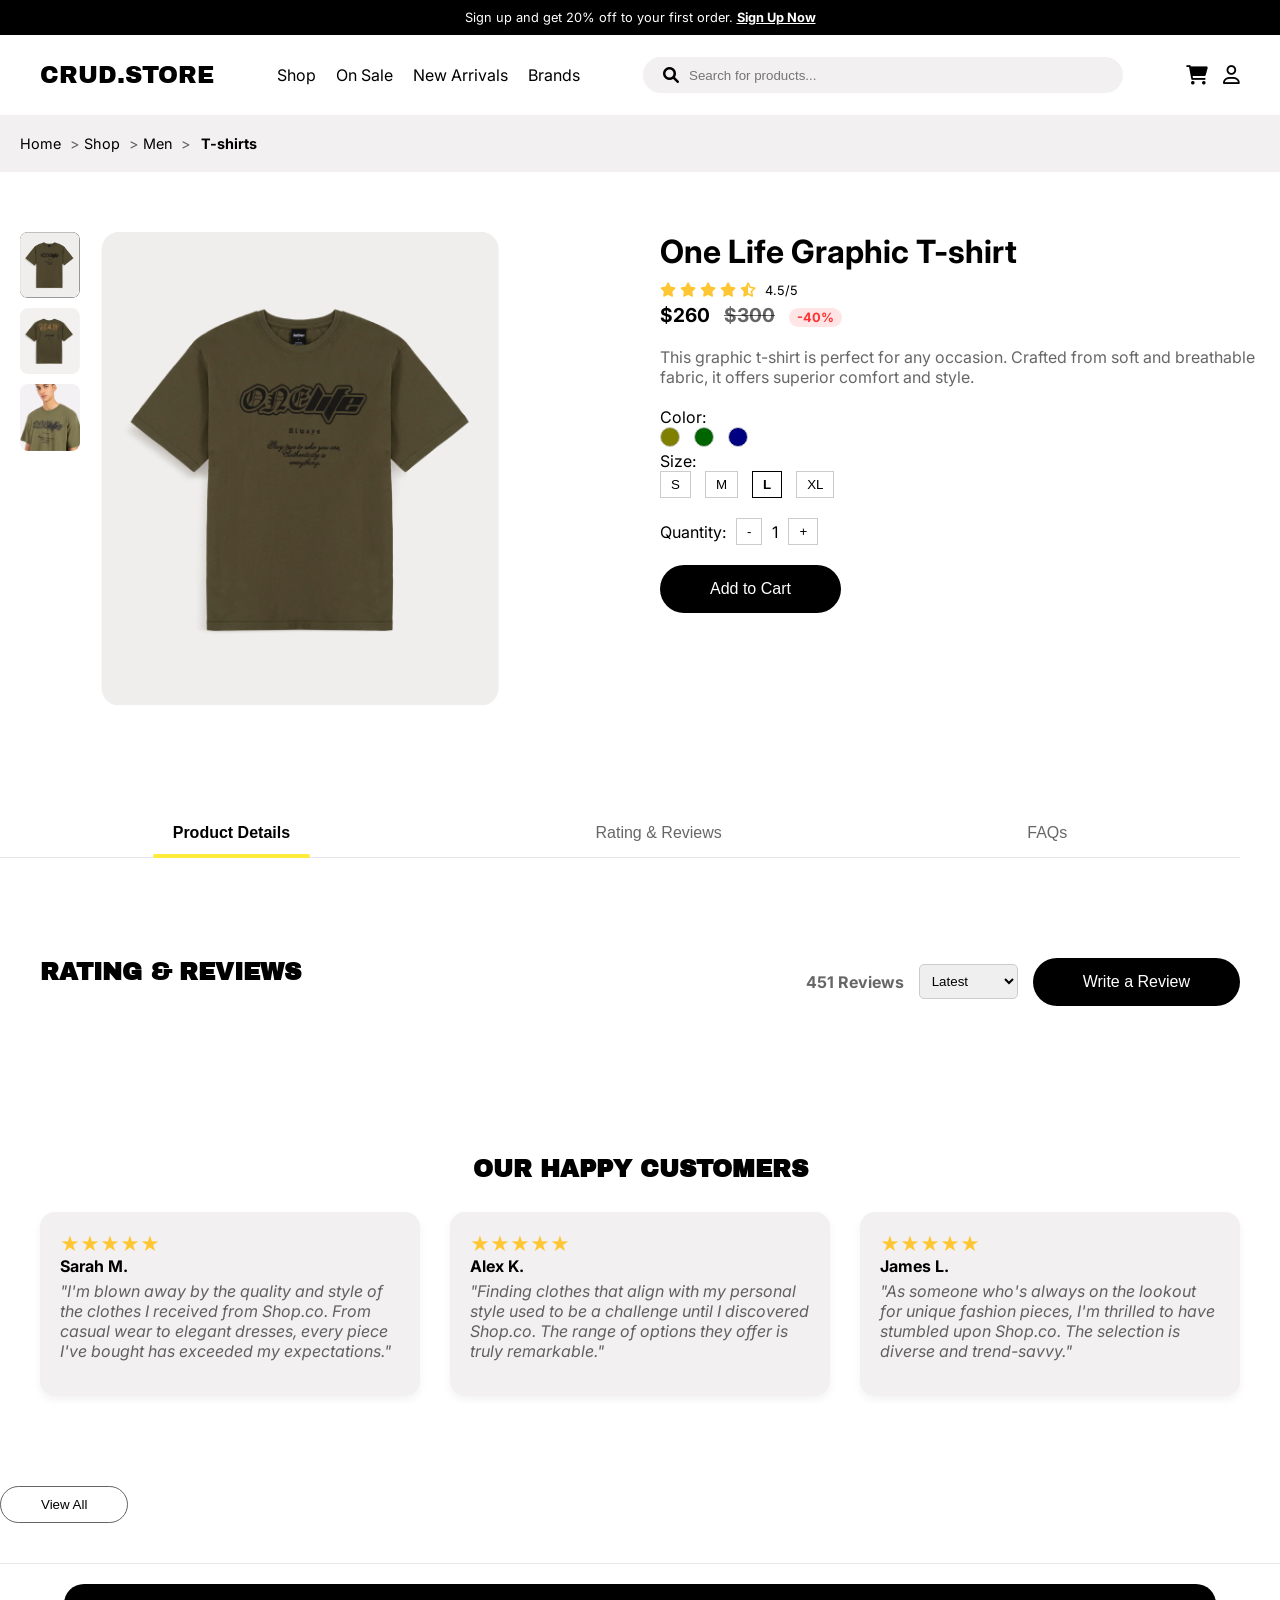
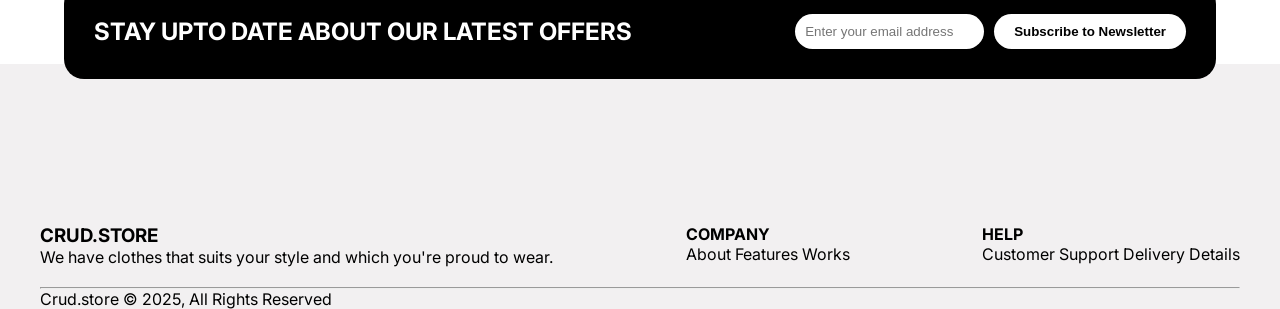
==== producdetail.html @ d809439d "Add files via upload" ====
<!DOCTYPE html>
<html lang="es">
<head>
    <meta charset="UTF-8">
    <meta name="viewport" content="width=device-width, initial-scale=1.0">
    <title>CRUD.STORE - Homepage</title>
    <link rel="stylesheet" href="style.css">
    <link rel="preconnect" href="https://fonts.googleapis.com">
    <link rel="preconnect" href="https://fonts.gstatic.com" crossorigin>
    <link href="https://fonts.googleapis.com/css2?family=Archivo+Black&family=Inter:wght@400;600&display=swap" rel="stylesheet">
    <link rel="stylesheet" href="https://cdnjs.cloudflare.com/ajax/libs/font-awesome/6.0.0/css/all.min.css">
</head>
<body>

    <div class="top-bar">
        <p>Sign up and get 20% off to your first order. <a href="#">Sign Up Now</a></p>
    </div>

    <nav class="navbar container">
        <div class="logo">CRUD.STORE</div>
        <ul class="nav-links">
            <li><a href="index.html">Shop</a></li>
            <li><a href="#">On Sale</a></li>
            <li><a href="#">New Arrivals</a></li>
            <li><a href="#">Brands</a></li>
        </ul>
        <div class="search-bar">
            <i class="fa-solid fa-magnifying-glass"></i>
            <input type="text" placeholder="Search for products...">
        </div>
        <div class="nav-icons">
            <i class="fa-solid fa-cart-shopping"></i>
            <i class="fa-regular fa-user"></i>
        </div>
    </nav>
    <nav class="breadcrumb">
        <a href="#">Home</a> &gt;
        <a href="#">Shop</a> &gt;
        <a href="#">Men</a> &gt;
        <span class="current">T-shirts</span>
    </nav>
    <section class="product-detail container">
  <div class="product-gallery">
    <div class="thumbnails">
      <img src="camisaverde1.png" alt="Vista 1">
      <img src="camisaverde2.png" alt="Vista 2">
      <img src="camisaverde3.png" alt="Vista 3">
    </div>
    <div class="main-image">
      <img src="camisaverde4.png" alt="One Life Graphic T-shirt">
    </div>
  </div>

  <div class="product-info">
    <h1>One Life Graphic T-shirt</h1>
    <div class="rating">
      <i class="fa-solid fa-star"></i>
      <i class="fa-solid fa-star"></i>
      <i class="fa-solid fa-star"></i>
      <i class="fa-solid fa-star"></i>
      <i class="fa-solid fa-star-half-stroke"></i>
      <span>4.5/5</span>
    </div>
    <p class="price">$260 <span class="discount">$300</span> <span class="badge">-40%</span></p>
    <p class="description">This graphic t-shirt is perfect for any occasion. Crafted from soft and breathable fabric, it offers superior comfort and style.</p>

    <div class="options">
      <div class="colors">
        <p>Color:</p>
        <span class="color-swatch olive"></span>
        <span class="color-swatch darkgreen"></span>
        <span class="color-swatch navy"></span>
      </div>

      <div class="sizes">
        <p>Size:</p>
        <button>S</button>
        <button>M</button>
        <button class="active">L</button>
        <button>XL</button>
      </div>

      <div class="quantity">
        <p>Quantity:</p>
        <button>-</button>
        <span>1</span>
        <button>+</button>
      </div>
    </div>

    <button class="btn-primary">Add to Cart</button>
    
  </div>
</section>
<div class="tab-navigation container">
  <button class="tab active">Product Details</button>
  <button class="tab">Rating & Reviews</button>
  <button class="tab">FAQs</button>
</div>

<section class="reviews-section container">
  <div class="reviews-header">
    <h2 class="section-title">Rating & Reviews</h2>
    <div class="reviews-controls">
      <span class="review-count">451 Reviews</span>
      <select class="sort-dropdown">
        <option>Latest</option>
        <option>Top Rated</option>
        <option>Oldest</option>
      </select>
      <button class="btn-primary">Write a Review</button>
    </div>
  </div>

</section>



    <section class="testimonials container">
    <h2 class="section-title">OUR HAPPY CUSTOMERS</h2>
    <div class="testimonial-grid">
        <div class="testimonial-card">
            <div class="testimonial-rating">★★★★★</div>
            <div class="testimonial-author">Sarah M.</div>
            <p class="testimonial-text">"I'm blown away by the quality and style of the clothes I received from Shop.co. From casual wear to elegant dresses, every piece I've bought has exceeded my expectations."</p>
            
        </div>
        <div class="testimonial-card">
            <div class="testimonial-rating">★★★★★</div>
            <div class="testimonial-author">Alex K.</div>
            <p class="testimonial-text">"Finding clothes that align with my personal style used to be a challenge until I discovered Shop.co. The range of options they offer is truly remarkable."</p>
            
            
        </div>
        <div class="testimonial-card">
            <div class="testimonial-rating">★★★★★</div>
            <div class="testimonial-author">James L.</div>
            <p class="testimonial-text">"As someone who's always on the lookout for unique fashion pieces, I'm thrilled to have stumbled upon Shop.co. The selection is diverse and trend-savvy."</p>
        </div>
    </div>
</section>
            <div class="center-btn">
                <button class="btn-outline">View All</button>
            </div>
            <div class="view-all-container">
            </div>

                <hr class="divider">

    <footer class="footer">
        <div class="container">
            <div class="newsletter">
                <h2>STAY UPTO DATE ABOUT OUR LATEST OFFERS</h2>
                <div class="newsletter-form">
                    <input type="email" placeholder="Enter your email address">
                    <button>Subscribe to Newsletter</button>
                </div>
            </div>
            
            <div class="footer-links">
                <div class="footer-brand">
                    <h3>CRUD.STORE</h3>
                    <p>We have clothes that suits your style and which you're proud to wear.</p>
                </div>
                <div class="link-column">
                    <h4>COMPANY</h4>
                    <a href="#">About</a>
                    <a href="#">Features</a>
                    <a href="#">Works</a>
                </div>
                <div class="link-column">
                    <h4>HELP</h4>
                    <a href="#">Customer Support</a>
                    <a href="#">Delivery Details</a>
                </div>
            </div>
            <hr>
            <p class="copyright">Crud.store © 2025, All Rights Reserved</p>
        </div>
    </footer>
</body>
</html>
---- style.css ----
/* --- Variables y Reset --- */
:root {
    --primary-black: #000000;
    --primary-white: #ffffff;
    --bg-light: #F2F0F1; /* Color de fondo gris suave del diseño */
    --gray-text: #00000099; /* Negro con opacidad */
    --font-heading: 'Archivo Black', sans-serif; /* Para títulos gruesos */
    --font-body: 'Inter', sans-serif;
}

* {
    margin: 0;
    padding: 0;
    box-sizing: border-box;
}

body {
    font-family: var(--font-body);
    color: var(--primary-black);
}

a { text-decoration: none; color: inherit; }
ul { list-style: none; }

/* Utility Classes */
.container {
    max-width: 1240px;
    margin: 0 auto;
    padding: 0 20px;
}

/* --- Top Bar & Navbar --- */
.top-bar {
    background-color: var(--primary-black);
    color: var(--primary-white);
    text-align: center;
    padding: 10px;
    font-size: 0.8rem;
}
.top-bar a { text-decoration: underline; font-weight: bold; }

.navbar {
    display: flex;
    align-items: center;
    justify-content: space-between;
    height: 80px;
}

.logo {
    font-family: var(--font-heading);
    font-size: 1.5rem;
}

.nav-links {
    display: flex;
    gap: 20px;
}

/* Search Bar estilo Figma */
.search-bar {
    background-color: var(--bg-light);
    padding: 10px 20px;
    border-radius: 20px;
    width: 40%;
    display: flex;
    align-items: center;
    gap: 10px;
}
.search-bar input {
    border: none;
    background: transparent;
    outline: none;
    width: 100%;
}

.nav-icons { display: flex; gap: 15px; font-size: 1.2rem; }

/* --- Hero Section --- */
.hero {
    background-color: var(--bg-light);
    display: flex;
    align-items: center;
    padding-top: 40px;
    /* Responsive: En móvil será columna, en desktop fila */
    flex-wrap: wrap; 
}

.hero-content {
    flex: 1;
    padding-bottom: 40px;
}

.hero h1 {
    font-family: var(--font-heading);
    font-size: 3.5rem;
    line-height: 1;
    margin-bottom: 20px;
}

.hero p {
    color: var(--gray-text);
    margin-bottom: 30px;
    max-width: 500px;
}

.btn-primary {
    background-color: var(--primary-black);
    color: var(--primary-white);
    padding: 15px 50px;
    border-radius: 30px;
    border: none;
    cursor: pointer;
    font-size: 1rem;
}

.stats {
    display: flex;
    gap: 30px;
    margin-top: 40px;
}
.stats h3 { font-size: 1.5rem; }
.stats p { font-size: 0.8rem; color: var(--gray-text); }

.hero-image {
    flex: 1;
    display: flex;
    justify-content: center;
}
.hero-image img { max-width: 100%; height: auto; }

/* --- Brands Banner --- */
.brands-banner {
    background-color: var(--primary-black);
    padding: 30px 0;
}
.brands-grid {
    display: flex;
    justify-content: space-between;
    color: white;
    font-size: 1.5rem;
    font-family: var(--font-heading);
    flex-wrap: wrap;
    gap: 20px;
}

/* --- Products Section --- */
.products-section {
    padding: 60px 20px;
    text-align: center;
}

.section-title {
    font-family: var(--font-heading);
    font-size: 2.5rem;
    margin-bottom: 40px;
}

.product-grid {
    display: grid;
    /* Grid automático: Mínimo 250px, si cabe más, se expande */
    grid-template-columns: repeat(auto-fit, minmax(250px, 1fr));
    gap: 20px;
    text-align: left;
}

.product-card {
    cursor: pointer;
}

.card-image {
    background-color: var(--bg-light);
    border-radius: 20px;
    overflow: hidden;
    margin-bottom: 15px;
}
.card-image img { width: 100%; display: block; }

.card-info h3 { font-size: 1.1rem; margin-bottom: 5px; }

.rating { color: #FFC633; margin-bottom: 5px; font-size: 0.9rem;}
.rating span { color: var(--primary-black); margin-left: 5px; font-size: 0.8rem;}

.price {
    font-size: 1.2rem;
    font-weight: bold;
}
.discount {
    text-decoration: line-through;
    color: var(--gray-text);
    margin: 0 10px;
}
.badge {
    color: #FF3333;
    background: #ff333320;
    padding: 2px 8px;
    border-radius: 10px;
    font-size: 0.8rem;
}

.center-btn { margin-top: 30px; }
.btn-outline {
    background: transparent;
    border: 1px solid var(--gray-text);
    padding: 10px 40px;
    border-radius: 20px;
    cursor: pointer;
}

/* --- Footer (Simplificado) --- */
.footer {
    background-color: var(--bg-light);
    padding-top: 100px; /* Espacio para la caja negra flotante */
    margin-top: 100px;
    position: relative;
}

.newsletter {
    background-color: var(--primary-black);
    color: white;
    border-radius: 20px;
    padding: 30px;
    display: flex;
    justify-content: space-between;
    align-items: center;
    /* Posicionamiento para que flote sobre el footer */
    position: absolute;
    top: -80px; 
    left: 50%;
    transform: translateX(-50%);
    width: 90%;
    max-width: 1240px;
}

.newsletter-form {
    display: flex;
    gap: 10px;
}
.newsletter-form input {
    padding: 10px;
    border-radius: 20px;
    border: none;
}
.newsletter-form button {
    padding: 10px 20px;
    border-radius: 20px;
    border: none;
    cursor: pointer;
    background: white;
    font-weight: bold;
}

.footer-links {
    padding: 60px 0 20px;
    display: flex;
    justify-content: space-between;
    flex-wrap: wrap;
}

/* --- MOBILE RESPONSIVE --- */
/* --- MOBILE RESPONSIVE (Mayoría de ajustes) --- */
@media (max-width: 768px) {
    .container {
        padding: 0 15px; /* Reducir padding general del contenedor */
    }

    /* Navbar */
    .nav-links, .search-bar { 
        display: none; /* Ocultamos menu desktop */ 
    }
    .navbar {
        height: 60px;
    }
    .logo {
        font-size: 1.2rem;
    }
    .nav-icons { 
        gap: 10px; 
        font-size: 1rem; 
    }
    
    /* Hero Section */
    .hero { 
        flex-direction: column; 
        text-align: center; 
        padding-top: 20px;
    }
    .hero-content { 
        padding-right: 0; 
        padding: 0 15px 20px;
    }
    .hero h1 { 
        font-size: 2.5rem; /* El original de 2.5rem está bien */
        margin-bottom: 15px;
    }
    .stats { 
        justify-content: space-around; 
        margin-top: 30px;
        gap: 15px;
    }
    .hero-image img {
        max-height: 350px;
        object-fit: contain;
    }

    /* Brands Banner */
    .brands-grid {
        font-size: 1.2rem; 
        justify-content: center;
        gap: 15px 20px;
    }

    /* Newsletter (Flotante) */
    .footer {
        padding-top: 150px; 
    }
    .newsletter { 
        flex-direction: column; 
        text-align: center; 
        gap: 20px; 
        width: 95%; /* Ocupar casi todo el ancho */
        padding: 25px 15px;
        top: -100px; /* Ajustar posición superior */
    }
    .newsletter-form { 
        flex-direction: column; 
        width: 100%; 
    }

    /* Footer Links */
    .footer-links {
        flex-direction: column; 
        gap: 30px;
        padding: 40px 15px 20px;
    }
    .footer-brand, .link-column {
        text-align: center;
    }
}


/* --- MOBILE RESPONSIVE (Ajustes Adicionales para Pantallas Muy Pequeñas) --- */
@media (max-width: 600px) {
    /* Productos y Testimonios a una sola columna */
    .product-grid {
        grid-template-columns: 1fr;
    }
    .testimonial-grid {
        grid-template-columns: 1fr;
    }
    
    /* Browse by Style */
    .style-grid {
        grid-template-columns: 1fr; /* Apilar estilos verticalmente */
    }
    .style-card {
        height: 180px;
    }
}
.divider {
  border: none;             
  height: 1px;              
  background-color: #E5E7EB; 
  margin: 40px 0;           
  width: 100%;             
}
.browse-by-style {
    /* Fondo gris claro como en la imagen */
    background-color: #f5f5f5; 
    padding: 30px;
    text-align: center;
    max-width: 900px; /* Ancho máximo opcional */
    margin: 0 auto;
}

.section-title {
    font-size: 1.5em;
    font-weight: bold;
    margin-bottom: 20px;
    text-transform: uppercase;
}
.style-grid {
    display: grid;
    /* Crea 2 columnas de igual ancho (1fr) */
    grid-template-columns: 1fr 1fr; 
    /* Crea espacio entre las tarjetas */
    gap: 15px; 
}
.style-card {
    /* Proporciona una altura visible */
    height: 250px; 
    /* Contenedor relativo para posicionar el texto (absolute) */
    position: relative; 
    /* Fondo blanco del contenido */
    background-color: white; 
    /* Borde redondeado suave, si lo deseas */
    border-radius: 5px; 
    /* Evita que la imagen se desborde */
    overflow: hidden; 
}

.card-label {
    /* Posiciona el texto en la esquina superior izquierda */
    position: absolute;
    top: 20px;
    left: 20px;
    color: black;
    font-size: 1.2em;
    font-weight: bold;
    /* Asegúrate de que el texto esté sobre la imagen */
    z-index: 10; 
    /* Añade el fondo blanco parcial que se ve en la imagen original */
    background-color: white; 
    padding: 5px 10px;
}
/* --- Imágenes de Fondo --- */

.casual {
    /* Reemplaza 'path/to/casual-img.jpg' con la URL real de tu imagen */
    background-image: url('casual.png'); 
    background-size: cover;
    background-position: center top;
}

.formal {
    background-image: url('formal.png');
    background-size: cover;
    background-position: center;
}

.party {
    background-image: url('party.png');
    background-size: cover;
    background-position: center;
}

.gym {
    background-image: url('gym.png');
    background-size: cover;
    background-position: center;
}
/* --- SECCIÓN DE TESTIMONIOS/RESEÑAS --- */
.testimonials-section {
    padding: 60px 0;
}

/* Encabezado con título y flechas */
.testimonials-header {
    display: flex;
    justify-content: space-between;
    align-items: flex-end; /* Alinea el título y las flechas en la parte inferior */
    margin-bottom: 40px;
}

/* Modificación para el título de esta sección */
.section-title.left-align {
    text-align: left;
    margin-bottom: 0;
    font-size: 2.8rem; /* Un poco más grande para el destaque */
}

.nav-arrows i {
    font-size: 1.5rem;
    color: var(--color-primary);
    margin-left: 15px;
    cursor: pointer;
    border: 1px solid var(--color-primary); /* Borde negro como en la imagen */
    border-radius: 50%; /* Hace que sea circular */
    padding: 10px;
    transition: background-color 0.2s, color 0.2s;
}

.nav-arrows i:hover {
    background-color: var(--color-primary);
    color: var(--color-white);
}

/* Contenedor del Carrusel */
.testimonials-carousel {
    display: flex;
    gap: 20px;
    /* 💡 Clave para el carrusel: permite el desplazamiento horizontal */
    overflow-x: scroll; 
    /* Oculta la barra de desplazamiento en navegadores WebKit (Chrome, Safari) */
    -webkit-overflow-scrolling: touch;
    scrollbar-width: none; /* Firefox */
    padding-bottom: 20px; /* Espacio para que el scroll no choque */
}

/* Ocultar barra de desplazamiento en Chrome/Safari */
.testimonials-carousel::-webkit-scrollbar {
    display: none;
}

/* Estilo de la Tarjeta de Reseña */
.review-card {
    /* Define el ancho fijo de la tarjeta para que se vea el scroll */
    min-width: 380px; 
    padding: 30px;
    background-color: var(--color-white);
    border: 1px solid var(--color-secondary);
    border-radius: 10px;
    /* Evita que las tarjetas se intenten reducir de tamaño */
    flex-shrink: 0; 
    box-shadow: 0 4px 10px rgba(0, 0, 0, 0.05); 
}

.review-card .stars {
    color: #ffc107; /* Color dorado para las estrellas */
    font-size: 1.1rem;
    margin-bottom: 10px;
}

.review-card h3 {
    font-family: var(--font-body); /* Usamos la fuente de cuerpo para el nombre */
    font-weight: 600;
    font-size: 1.2rem;
    margin-bottom: 15px;
    display: flex;
    align-items: center;
}

.review-card .verified {
    color: #00b894; /* Color verde para el ícono de verificado */
    font-size: 1rem;
    margin-left: 8px;
}

.review-card p {
    color: var(--color-text-light);
    line-height: 1.6;
}
.testimonials {
    padding: 60px 20px;
    text-align: center;
}

.testimonial-grid {
    display: grid;
    grid-template-columns: repeat(auto-fit, minmax(280px, 1fr));
    gap: 30px;
    margin-top: 30px;
}

.testimonial-card {
    background-color: var(--bg-light);
    padding: 20px;
    border-radius: 15px;
    box-shadow: 0 4px 8px rgba(0,0,0,0.05);
    text-align: left;
}

.testimonial-text {
    font-style: italic;
    color: var(--gray-text);
    margin-bottom: 15px;
}

.testimonial-author {
    font-weight: bold;
    margin-bottom: 5px;
}

.testimonial-rating {
    color: #FFC633;
    font-size: 1.2rem;
}
.breadcrumb {
  font-size: 0.9rem;
  color: var(--gray-text);
  padding: 20px;
  background-color: var(--bg-light);
}

.breadcrumb a {
  color: var(--primary-black);
  text-decoration: none;
  margin-right: 5px;
}

.breadcrumb .current {
  font-weight: bold;
  padding: 2px 6px;
  border-radius: 5px;
  color: var(--primary-black);
}
.product-detail {
  display: flex;
  flex-wrap: wrap;
  gap: 40px;
  padding: 60px 0;
}

.product-gallery {
  flex: 1;
  display: flex;
  gap: 20px;
}

.thumbnails {
  display: flex;
  flex-direction: column;
  gap: 10px;
}

.thumbnails img {
  width: 60px;
  cursor: pointer;
  border-radius: 8px;
}

.main-image img {
  max-width: 400px;
  border-radius: 10px;
}

.product-info {
  flex: 1;
}

.product-info h1 {
  font-size: 2rem;
  margin-bottom: 10px;
}

.product-info .description {
  margin: 20px 0;
  color: var(--gray-text);
}

.options {
  margin: 20px 0;
}

.colors span {
  display: inline-block;
  width: 20px;
  height: 20px;
  border-radius: 50%;
  margin-right: 10px;
  cursor: pointer;
  border: 1px solid #ccc;
}

.color-swatch.olive { background-color: olive; }
.color-swatch.darkgreen { background-color: darkgreen; }
.color-swatch.navy { background-color: navy; }

.sizes button {
  margin-right: 10px;
  padding: 5px 10px;
  border: 1px solid #ccc;
  background: white;
  cursor: pointer;
}

.sizes .active {
  border-color: var(--primary-black);
  font-weight: bold;
}

.quantity {
  display: flex;
  align-items: center;
  gap: 10px;
  margin: 20px 0;
}

.quantity button {
  padding: 5px 10px;
  border: 1px solid #ccc;
  background: white;
  cursor: pointer;
}
.reviews-section {
  padding: 60px 20px;
}

.reviews-header {
  display: flex;
  justify-content: space-between;
  align-items: center;
  flex-wrap: wrap;
  margin-bottom: 30px;
}

.reviews-controls {
  display: flex;
  align-items: center;
  gap: 15px;
}

.review-count {
  font-weight: bold;
  color: var(--gray-text);
}

.sort-dropdown {
  padding: 8px;
  border-radius: 5px;
  border: 1px solid #ccc;
}

.review-card {
  background-color: var(--bg-light);
  padding: 20px;
  border-radius: 10px;
  box-shadow: 0 4px 8px rgba(0,0,0,0.05);
  margin-bottom: 20px;
}

.review-top {
  display: flex;
  justify-content: space-between;
  align-items: center;
  margin-bottom: 10px;
}

.review-author {
  font-weight: bold;
}

.highlight {
  background-color: #FFEB3B;
  padding: 2px 6px;
  border-radius: 5px;
}

.stars {
  color: #FFC633;
  font-size: 1rem;
}

.review-text {
  color: var(--gray-text);
  font-style: italic;
}
.tab-navigation {
  display: flex;
  justify-content: space-around;
  margin: 40px 0;
  border-bottom: 1px solid #E5E7EB;
}

.tab {
  background: none;
  border: none;
  font-size: 1rem;
  padding: 15px 20px;
  cursor: pointer;
  font-weight: 500;
  color: var(--gray-text);
  position: relative;
}

.tab.active {
  font-weight: bold;
  color: var(--primary-black);
}

.tab.active::after {
  content: "";
  position: absolute;
  bottom: -1px;
  left: 0;
  right: 0;
  height: 4px;
  background-color: #FFEB3B; /* Amarillo como en la imagen */
  border-radius: 2px;
}
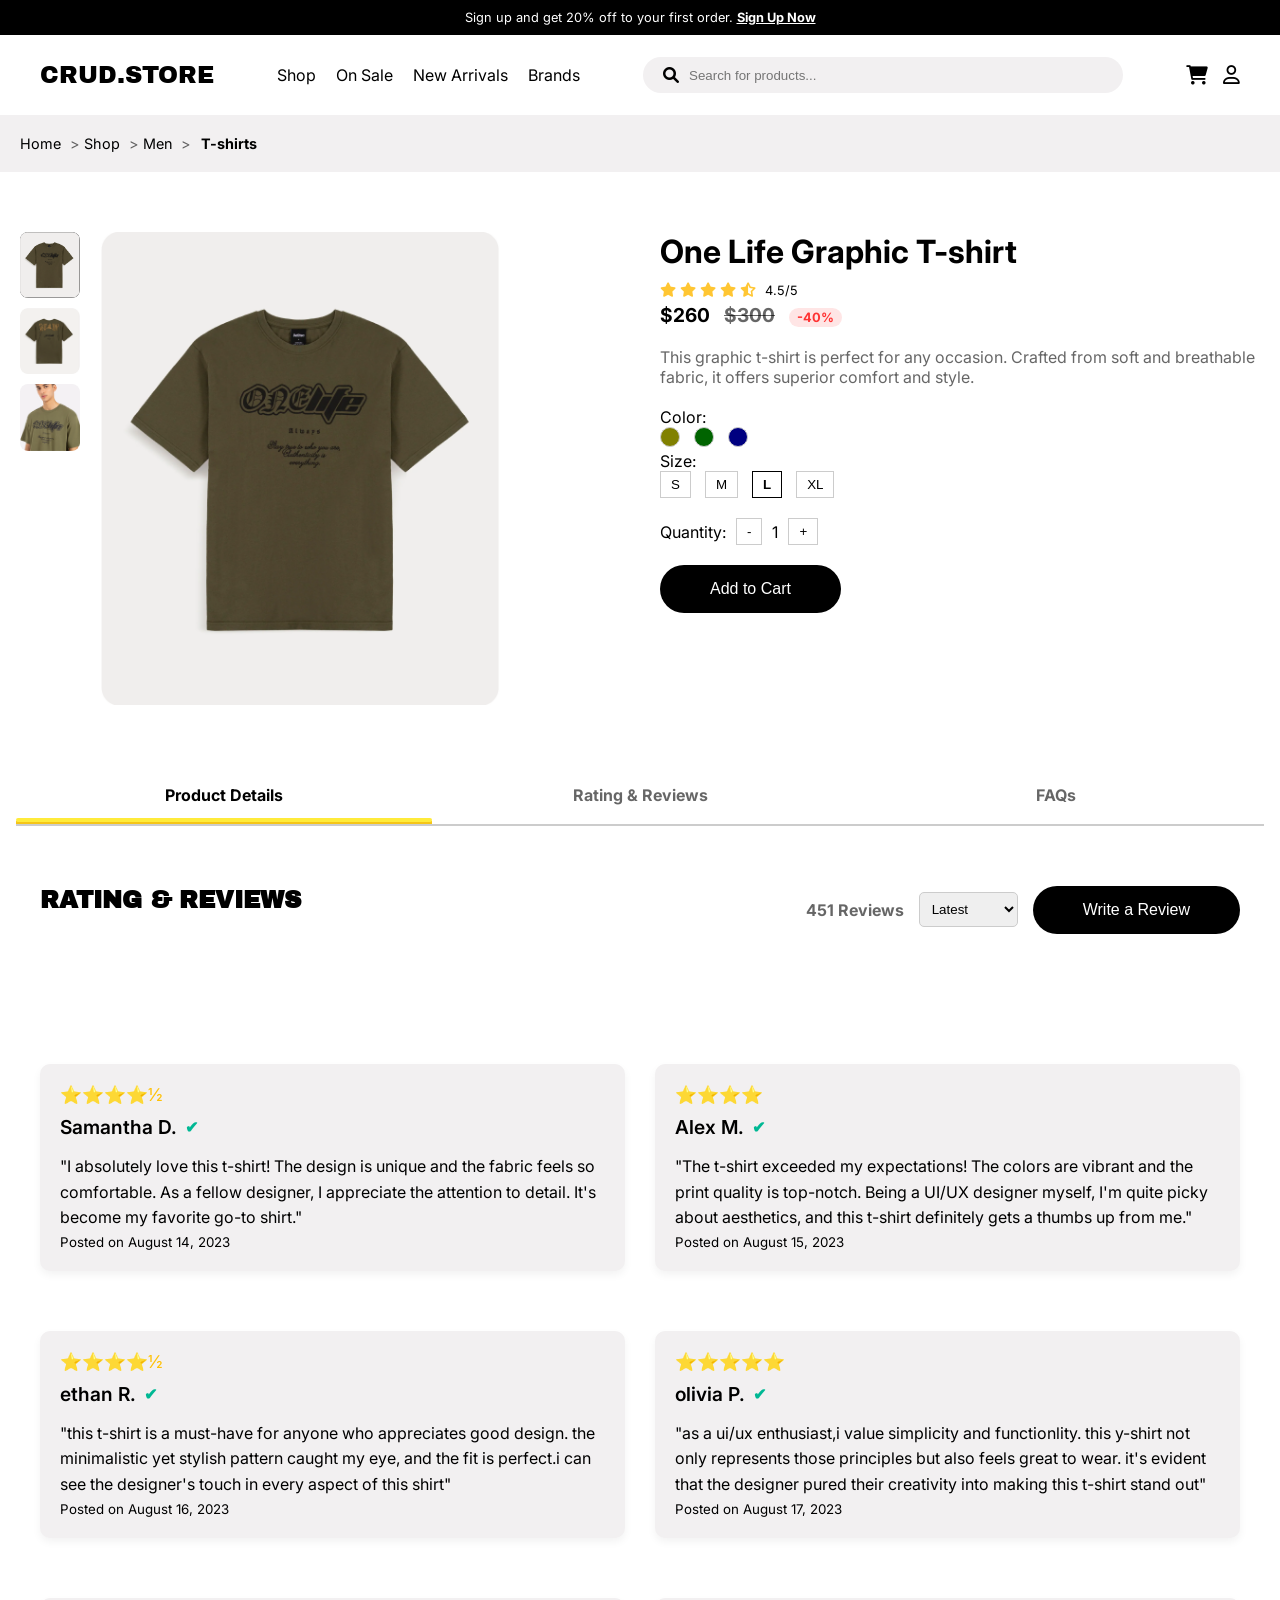
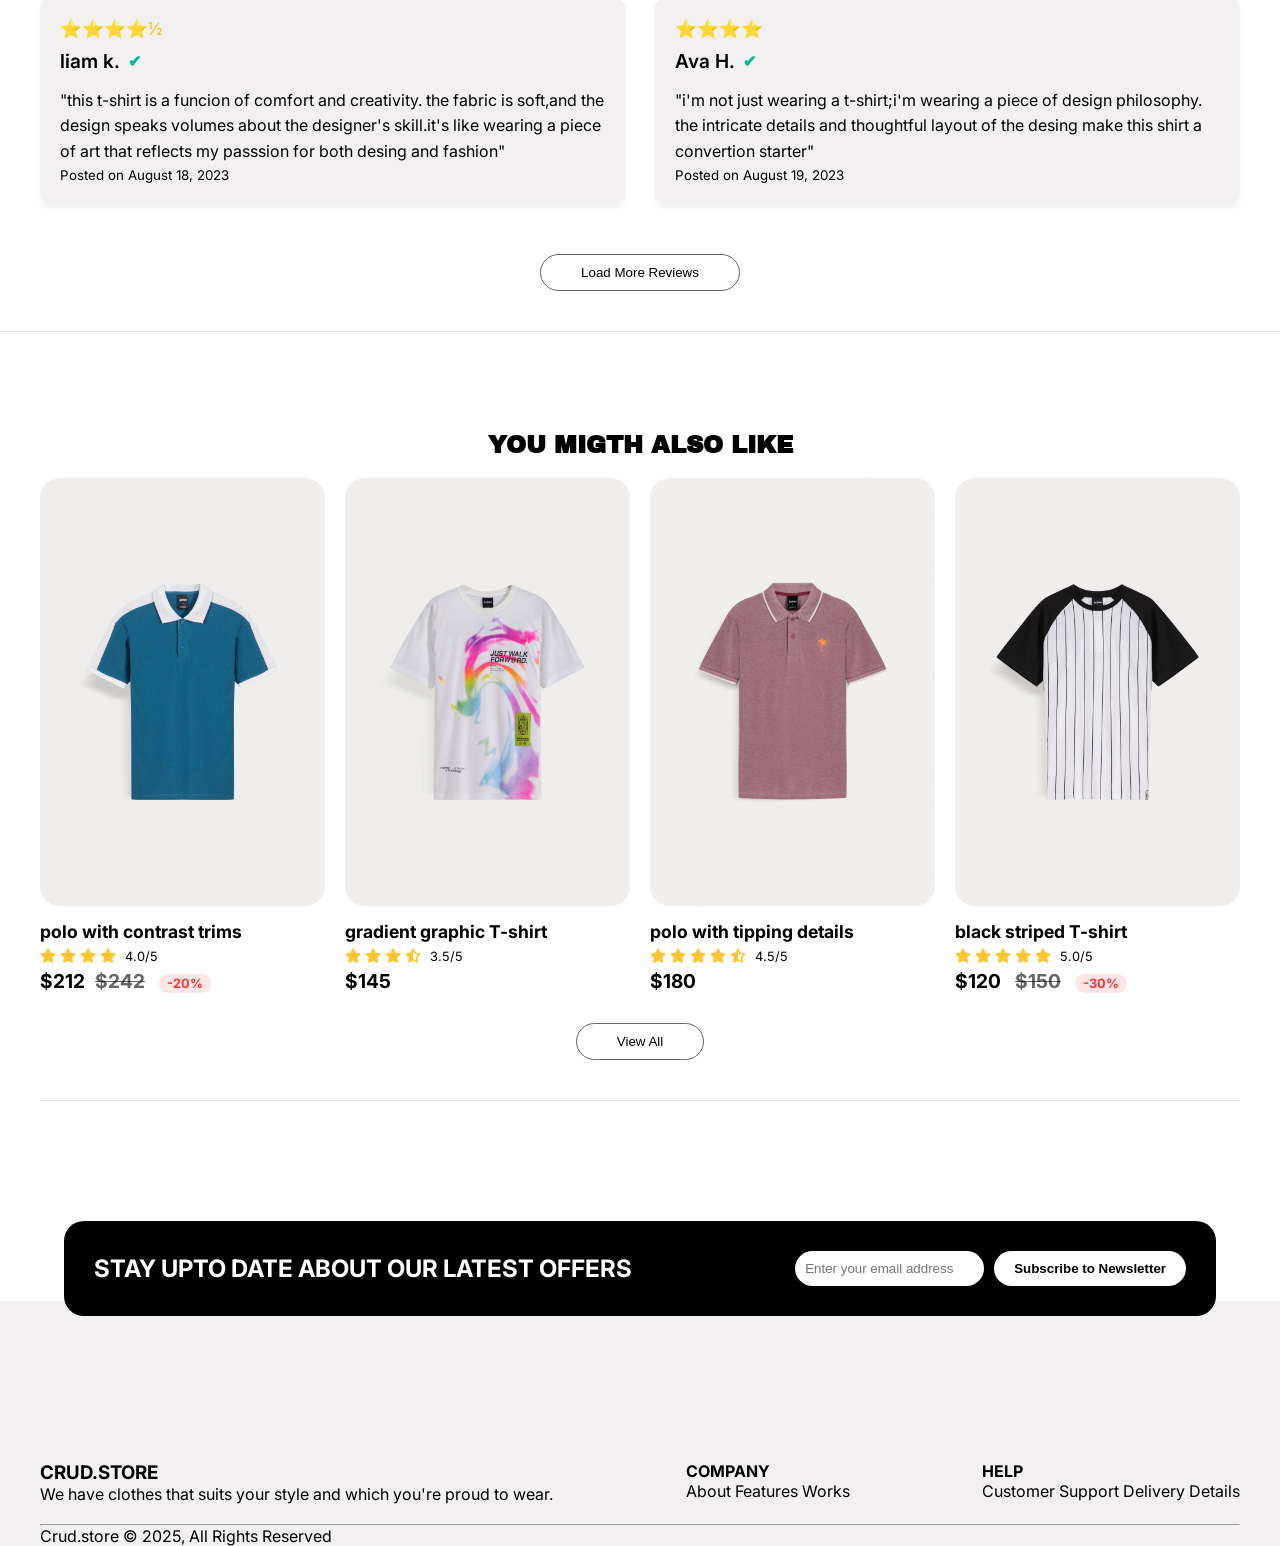
==== commit 2f83669e: "Add files via upload" ====
--- a/producdetail.html
+++ b/producdetail.html
@@ -11,134 +11,246 @@
     <link rel="stylesheet" href="https://cdnjs.cloudflare.com/ajax/libs/font-awesome/6.0.0/css/all.min.css">
 </head>
 <body>
-
-    <div class="top-bar">
-        <p>Sign up and get 20% off to your first order. <a href="#">Sign Up Now</a></p>
-    </div>
-
-    <nav class="navbar container">
-        <div class="logo">CRUD.STORE</div>
-        <ul class="nav-links">
-            <li><a href="index.html">Shop</a></li>
-            <li><a href="#">On Sale</a></li>
-            <li><a href="#">New Arrivals</a></li>
-            <li><a href="#">Brands</a></li>
-        </ul>
-        <div class="search-bar">
-            <i class="fa-solid fa-magnifying-glass"></i>
-            <input type="text" placeholder="Search for products...">
-        </div>
-        <div class="nav-icons">
-            <i class="fa-solid fa-cart-shopping"></i>
-            <i class="fa-regular fa-user"></i>
-        </div>
-    </nav>
-    <nav class="breadcrumb">
-        <a href="#">Home</a> &gt;
-        <a href="#">Shop</a> &gt;
-        <a href="#">Men</a> &gt;
-        <span class="current">T-shirts</span>
-    </nav>
-    <section class="product-detail container">
-  <div class="product-gallery">
-    <div class="thumbnails">
-      <img src="camisaverde1.png" alt="Vista 1">
-      <img src="camisaverde2.png" alt="Vista 2">
-      <img src="camisaverde3.png" alt="Vista 3">
-    </div>
-    <div class="main-image">
-      <img src="camisaverde4.png" alt="One Life Graphic T-shirt">
-    </div>
-  </div>
-
-  <div class="product-info">
-    <h1>One Life Graphic T-shirt</h1>
-    <div class="rating">
-      <i class="fa-solid fa-star"></i>
-      <i class="fa-solid fa-star"></i>
-      <i class="fa-solid fa-star"></i>
-      <i class="fa-solid fa-star"></i>
-      <i class="fa-solid fa-star-half-stroke"></i>
-      <span>4.5/5</span>
-    </div>
-    <p class="price">$260 <span class="discount">$300</span> <span class="badge">-40%</span></p>
-    <p class="description">This graphic t-shirt is perfect for any occasion. Crafted from soft and breathable fabric, it offers superior comfort and style.</p>
-
-    <div class="options">
-      <div class="colors">
-        <p>Color:</p>
-        <span class="color-swatch olive"></span>
-        <span class="color-swatch darkgreen"></span>
-        <span class="color-swatch navy"></span>
+      <header>
+        <div class="top-bar">
+            <p>Sign up and get 20% off to your first order. <a href="#">Sign Up Now</a></p>
+        </div>
+    
+        <nav class="navbar container">
+            <div class="logo">CRUD.STORE</div>
+            <ul class=  "nav-links">
+                <li><a href="#">Shop</a></li>
+                <li><a href="producdetail.html">On Sale</a></li>
+                <li><a href="casual.html">New Arrivals</a></li>
+                <li><a href="cart.html">Brands</a></li>
+            </ul>
+            <div class="search-bar">
+                <i class="fa-solid fa-magnifying-glass"></i>
+                <input type="text" placeholder="Search for products...">
+            </div>
+            <div class="nav-icons">
+                <i class="fa-solid fa-cart-shopping"></i>
+                <i class="fa-regular fa-user"></i>
+            </div>
+        </nav>
+        <nav class="breadcrumb">
+          <a href="#">Home</a> &gt;
+          <a href="#">Shop</a> &gt;
+          <a href="#">Men</a> &gt;
+          <span class="current">T-shirts</span>
+        </nav>
+      </header>
+    <main>
+      <section class="product-detail container">
+          <div class="product-gallery">
+            <div class="thumbnails">
+              <img src="/imagenes/camisaverde1.png" alt="Vista 1">
+              <img src="/imagenes/camisaverde2.png" alt="Vista 2">
+              <img src="/imagenes/camisaverde3.png" alt="Vista 3">
+            </div>
+            <div class="main-image">
+              <img src="/imagenes/camisaverde4.png" alt="One Life Graphic T-shirt">
+            </div>
+          </div>
+
+          <div class="product-info">
+          <h1>One Life Graphic T-shirt</h1>
+          <div class="rating">
+            <i class="fa-solid fa-star"></i>
+            <i class="fa-solid fa-star"></i>
+            <i class="fa-solid fa-star"></i>
+            <i class="fa-solid fa-star"></i>
+            <i class="fa-solid fa-star-half-stroke"></i>
+            <span>4.5/5</span>
+          </div>
+          <p class="price">$260 <span class="discount">$300</span> <span class="badge">-40%</span></p>
+          <p class="description">This graphic t-shirt is perfect for any occasion. Crafted from soft and breathable fabric, it offers superior comfort and style.</p>
+
+          <div class="options">
+            <div class="colors">
+              <p>Color:</p>
+              <span class="color-swatch olive"></span>
+              <span class="color-swatch darkgreen"></span>
+              <span class="color-swatch navy"></span>
+            </div>
+
+            <div class="sizes">
+              <p>Size:</p>
+              <button>S</button>
+              <button>M</button>
+              <button class="active">L</button>
+              <button>XL</button>
+            </div>
+
+            <div class="quantity">
+              <p>Quantity:</p>
+              <button>-</button>
+              <span>1</span>
+              <button>+</button>
+            </div>
+          </div>
+
+          <button class="btn-primary">Add to Cart</button>
+        
+          </div>
+      </section>
+      <section class="product-tabs">
+        <div class="tab-header">
+          <div class="tab active">Product Details</div>
+          <div class="tab">Rating & Reviews</div>
+          <div class="tab">FAQs</div>
+        </div>
+        <div class="tab-content">
+          <!-- Aquí va el contenido de la pestaña activa -->
+        </div>
+      </section>
+
+      <section class="reviews-section container">
+        <div class="reviews-header">
+          <h2 class="section-title">Rating & Reviews</h2>
+          <div class="reviews-controls">
+            <span class="review-count">451 Reviews</span>
+            <select class="sort-dropdown">
+              <option>Latest</option>
+              <option>Top Rated</option>
+              <option>Oldest</option>
+            </select>
+            <button class="btn-primary">Write a Review</button>
+          </div>
+        </div>
+
+      </section>
+      <section class="detailed-reviews container">
+        <div class="review-card">
+          <div class="stars">⭐⭐⭐⭐½</div>
+          <h3>Samantha D. <span class="verified">✔</span></h3>
+          <p>"I absolutely love this t-shirt! The design is unique and the fabric feels so comfortable. As a fellow designer, I appreciate the attention to detail. It's become my favorite go-to shirt."</p>
+          <small>Posted on August 14, 2023</small>
+        </div>
+
+        <div class="review-card">
+          <div class="stars">⭐⭐⭐⭐</div>
+          <h3>Alex M. <span class="verified">✔</span></h3>
+          <p>"The t-shirt exceeded my expectations! The colors are vibrant and the print quality is top-notch. Being a UI/UX designer myself, I'm quite picky about aesthetics, and this t-shirt definitely gets a thumbs up from me."</p>
+          <small>Posted on August 15, 2023</small>
+        </div>
+
+        <!-- Repite para Ethan R., Olivia P., Liam K., Ava H. -->
+      </section>
+      <section class="detailed-reviews container">
+        <div class="review-card">
+          <div class="stars">⭐⭐⭐⭐½</div>
+          <h3>ethan R. <span class="verified">✔</span></h3>
+          <p>"this t-shirt is a must-have for anyone who appreciates good design. the minimalistic yet  stylish pattern caught my eye, and the fit is perfect.i can see the designer's touch in every aspect of this shirt"</p>
+          <small>Posted on August 16, 2023</small>
+        </div>
+
+        <div class="review-card">
+          <div class="stars">⭐⭐⭐⭐⭐</div>
+          <h3>olivia P. <span class="verified">✔</span></h3>
+          <p>"as a ui/ux enthusiast,i value simplicity and functionlity. this y-shirt not only represents those principles but also feels great to wear. it's evident that the designer pured their creativity into making this t-shirt stand out"</p>
+          <small>Posted on August 17, 2023</small>
+        </div>
+
+      </section>
+      <section class="detailed-reviews container">
+        <div class="review-card">
+          <div class="stars">⭐⭐⭐⭐½</div>
+          <h3>liam k. <span class="verified">✔</span></h3>
+          <p>"this t-shirt is a funcion of comfort and creativity. the fabric is soft,and the design speaks volumes about the designer's skill.it's like wearing a piece of art that reflects my passsion for both desing and fashion"</p>
+          <small>Posted on August 18, 2023</small>
+        </div>
+
+        <div class="review-card">
+          <div class="stars">⭐⭐⭐⭐</div>
+          <h3>Ava H. <span class="verified">✔</span></h3>
+          <p>"i'm not just wearing a t-shirt;i'm wearing a piece of design philosophy. the intricate details and thoughtful layout of the desing make this shirt a convertion starter"</p>
+          <small>Posted on August 19, 2023</small>
+        </div>
+      </section>
+
+
+      
+      <div class="center-btnn">
+      <button class="btn-outline">Load More Reviews</button>
       </div>
-
-      <div class="sizes">
-        <p>Size:</p>
-        <button>S</button>
-        <button>M</button>
-        <button class="active">L</button>
-        <button>XL</button>
+      <div class="view-all-container">
       </div>
 
-      <div class="quantity">
-        <p>Quantity:</p>
-        <button>-</button>
-        <span>1</span>
-        <button>+</button>
-      </div>
-    </div>
-
-    <button class="btn-primary">Add to Cart</button>
-    
-  </div>
-</section>
-<div class="tab-navigation container">
-  <button class="tab active">Product Details</button>
-  <button class="tab">Rating & Reviews</button>
-  <button class="tab">FAQs</button>
-</div>
-
-<section class="reviews-section container">
-  <div class="reviews-header">
-    <h2 class="section-title">Rating & Reviews</h2>
-    <div class="reviews-controls">
-      <span class="review-count">451 Reviews</span>
-      <select class="sort-dropdown">
-        <option>Latest</option>
-        <option>Top Rated</option>
-        <option>Oldest</option>
-      </select>
-      <button class="btn-primary">Write a Review</button>
-    </div>
-  </div>
-
-</section>
-
-
-
-    <section class="testimonials container">
-    <h2 class="section-title">OUR HAPPY CUSTOMERS</h2>
-    <div class="testimonial-grid">
-        <div class="testimonial-card">
-            <div class="testimonial-rating">★★★★★</div>
-            <div class="testimonial-author">Sarah M.</div>
-            <p class="testimonial-text">"I'm blown away by the quality and style of the clothes I received from Shop.co. From casual wear to elegant dresses, every piece I've bought has exceeded my expectations."</p>
-            
-        </div>
-        <div class="testimonial-card">
-            <div class="testimonial-rating">★★★★★</div>
-            <div class="testimonial-author">Alex K.</div>
-            <p class="testimonial-text">"Finding clothes that align with my personal style used to be a challenge until I discovered Shop.co. The range of options they offer is truly remarkable."</p>
-            
-            
-        </div>
-        <div class="testimonial-card">
-            <div class="testimonial-rating">★★★★★</div>
-            <div class="testimonial-author">James L.</div>
-            <p class="testimonial-text">"As someone who's always on the lookout for unique fashion pieces, I'm thrilled to have stumbled upon Shop.co. The selection is diverse and trend-savvy."</p>
-        </div>
-    </div>
-</section>
+      <hr class="divider">
+      <section class="products-section container">
+            <h2 class="section-title">you migth also like </h2>
+            <div class="product-grid">
+                <article class="product-card">
+                    <div class="card-image">
+                        <img src="/imagenes/poloazul.png" alt="T-Shirt">
+                    </div>
+                    <div class="card-info">
+                        <h3>polo with contrast trims</h3>
+                        <div class="rating">
+                            <i class="fa-solid fa-star"></i>
+                            <i class="fa-solid fa-star"></i>
+                            <i class="fa-solid fa-star"></i>
+                            <i class="fa-solid fa-star"></i>
+                            <span>4.0/5</span>
+                        </div>
+                        <p class="price" >$212<span class="discount">$242</span> <span class="badge">-20%</span> </p>
+                    </div>
+                </article>
+
+                <article class="product-card">
+                    <div class="card-image">
+                        <img src="/imagenes/rosada.png" alt="T-Shirt">
+                    </div>
+                    <div class="card-info">
+                        <h3>gradient graphic T-shirt</h3>
+                        <div class="rating">
+                            <i class="fa-solid fa-star"></i>
+                            <i class="fa-solid fa-star"></i>
+                            <i class="fa-solid fa-star"></i>
+                            <i class="fa-solid fa-star-half-stroke"></i>
+                            <span>3.5/5</span>
+                        </div>
+                        <p class="price">$145</p>
+                    </div>
+                </article>
+
+                <article class="product-card">
+                    <div class="card-image">
+                        <img src="/imagenes/polotipping.png" alt="T-Shirt">
+                    </div>
+                    <div class="card-info">
+                        <h3>polo with tipping details</h3>
+                        <div class="rating">
+                            <i class="fa-solid fa-star"></i>
+                            <i class="fa-solid fa-star"></i>
+                            <i class="fa-solid fa-star"></i>
+                            <i class="fa-solid fa-star"></i>
+                            <i class="fa-solid fa-star-half-stroke"></i>
+                            <span>4.5/5</span>
+                        </div>
+                        <p class="price">$180</p>
+                    </div>
+                </article>
+                
+                <article class="product-card">
+                    <div class="card-image">
+                        <img src="/imagenes/blancoynegro.png" alt="Jeans">
+                    </div>
+                    <div class="card-info">
+                        <h3>black striped T-shirt</h3>
+                        <div class="rating">
+                            <i class="fa-solid fa-star"></i>
+                            <i class="fa-solid fa-star"></i>
+                            <i class="fa-solid fa-star"></i>
+                            <i class="fa-solid fa-star"></i>
+                            <i class="fa-solid fa-star"></i>
+                            <span>5.0/5</span>
+                        </div>
+                        <p class="price">$120 <span class="discount">$150</span> <span class="badge">-30%</span></p>
+                    </div>
+                </article>
+                </div>
             <div class="center-btn">
                 <button class="btn-outline">View All</button>
             </div>
@@ -147,6 +259,10 @@
 
                 <hr class="divider">
 
+            
+      </section>
+
+    </main>
     <footer class="footer">
         <div class="container">
             <div class="newsletter">
--- a/style.css
+++ b/style.css
@@ -205,6 +205,13 @@
     border-radius: 20px;
     cursor: pointer;
 }
+.center-btnn {
+  display: flex;
+  justify-content: center;
+  align-items: center;
+  margin-top: 30px;
+}
+
 
 /* --- Footer (Simplificado) --- */
 .footer {
@@ -381,7 +388,7 @@
 .style-grid {
     display: grid;
     /* Crea 2 columnas de igual ancho (1fr) */
-    grid-template-columns: 1fr 1fr; 
+    grid-template-columns: 1fr 1.2fr; 
     /* Crea espacio entre las tarjetas */
     gap: 15px; 
 }
@@ -766,5 +773,285 @@
   height: 4px;
   background-color: #FFEB3B; /* Amarillo como en la imagen */
   border-radius: 2px;
-}
-
+}.product-tabs {
+  width: 100vw;
+  max-width: 100%;
+  margin: 0 auto;
+  box-sizing: border-box;
+  padding: 0 1rem;
+}
+
+.tab-header {
+  display: flex;
+  justify-content: space-around;
+  border-bottom: 2px solid #ccc;
+}
+
+.tab {
+  flex: 1;
+  text-align: center;
+  padding: 1rem;
+  font-weight: bold;
+  cursor: pointer;
+  border-bottom: 3px solid transparent;
+}
+
+.tab.active {
+  border-bottom-color: #f5c518; /* amarillo */
+}
+.detailed-reviews {
+  display: grid;
+  grid-template-columns: repeat(auto-fit, minmax(300px, 1fr));
+  gap: 30px;
+  margin-top: 40px;
+}
+.filters-column {
+  display: flex;
+  flex-direction: column;
+  gap: 30px;
+  margin-top: 30px;
+  max-width: 320px;
+}
+
+.filter-group {
+  background: var(--bg-light);
+  border: 1px solid #E5E7EB;
+  border-radius: 12px;
+  padding: 16px;
+}
+
+.filter-group h3 {
+  font-size: 1rem;
+  margin-bottom: 12px;
+}
+
+.filter-group ul {
+  list-style: none;
+  padding-left: 0;
+  display: grid;
+  gap: 8px;
+}
+
+.filter-group li {
+  display: flex;
+  align-items: center;
+  gap: 10px;
+  font-size: 0.95rem;
+  color: var(--primary-black);
+}
+
+.filter-group input[type="range"] {
+  width: 100%;
+  accent-color: var(--primary-black);
+  cursor: pointer;
+}
+
+.filter-group p {
+  margin-top: 8px;
+  color: var(--gray-text);
+  font-size: 0.9rem;
+}
+
+.color-swatches {
+  display: flex;
+  flex-wrap: wrap;
+  gap: 10px;
+}
+
+.swatch {
+  width: 24px;
+  height: 24px;
+  border-radius: 50%;
+  border: 1px solid #ccc;
+  cursor: pointer;
+  transition: transform 0.2s ease, box-shadow 0.2s ease;
+}
+
+.swatch:hover {
+  transform: scale(1.1);
+  box-shadow: 0 0 0 3px #eaeaea;
+}
+
+.swatch.selected {
+  box-shadow: 0 0 0 3px var(--primary-black);
+}
+
+.swatch.green { background: green; }
+.swatch.red { background: red; }
+.swatch.yellow { background: yellow; }
+.swatch.orange { background: orange; }
+.swatch.lightblue { background: #6FC3DF; }
+.swatch.blue { background: blue; }
+.swatch.purple { background: purple; }
+.swatch.pink { background: pink; }
+.swatch.white { background: white; }
+.swatch.black { background: black; }
+
+.apply-filter {
+  width: 100%;
+  padding: 14px 20px;
+  border-radius: 30px;
+  border: 2px solid #FFEB3B;
+  background: var(--primary-black);
+  color: var(--primary-white);
+  font-weight: 600;
+  cursor: pointer;
+  transition: transform 0.15s ease, box-shadow 0.2s ease;
+}
+
+.apply-filter:hover {
+  transform: translateY(-1px);
+  box-shadow: 0 6px 18px rgba(0,0,0,0.15);
+}
+.filters-column {
+  display: flex;
+  flex-direction: column;
+  gap: 30px;
+  margin-top: 30px;
+  max-width: 320px;
+
+  /* borde completo alrededor de la columna */
+  border: 1px solid #ddd;        /* color gris claro */
+  border-radius: 12px;           /* esquinas redondeadas */
+  padding: 20px;                 /* espacio interno */
+  background: var(--bg-light);   /* fondo consistente */
+}
+/* Carrito general */
+.cart {
+    padding: 2rem 1rem;
+    font-family: 'Inter', sans-serif;
+}
+
+.cart h2 {
+    font-size: 2rem;
+    margin-bottom: 1.5rem;
+    font-weight: 600;
+}
+
+/* Contenedor principal */
+.cart-content {
+    display: flex;
+    flex-wrap: wrap;
+    gap: 2rem;
+}
+
+/* Lista de productos */
+.cart-items {
+    flex: 2;
+    display: flex;
+    flex-direction: column;
+    gap: 1.5rem;
+}
+
+.cart-item {
+    display: flex;
+    gap: 1rem;
+    border-bottom: 1px solid #ddd;
+    padding-bottom: 1rem;
+}
+
+.cart-item img {
+    width: 100px;
+    height: auto;
+    object-fit: cover;
+    border-radius: 8px;
+}
+
+.item-details {
+    flex: 1;
+}
+
+.item-details h3 {
+    font-size: 1.2rem;
+    margin-bottom: 0.3rem;
+}
+
+.item-details p {
+    margin: 0.2rem 0;
+    color: #555;
+}
+
+.item-details .price {
+    font-weight: bold;
+    color: #222;
+}
+
+.item-details input[type="number"] {
+    width: 60px;
+    padding: 0.3rem;
+    margin-top: 0.5rem;
+}
+
+.item-details i.fa-trash {
+    color: #888;
+    cursor: pointer;
+    margin-left: 1rem;
+}
+
+/* Resumen de pedido */
+.order-summary {
+    flex: 1;
+    border: 1px solid #ddd;
+    padding: 1.5rem;
+    border-radius: 8px;
+    background-color: #f9f9f9;
+}
+
+.order-summary h3 {
+    font-size: 1.5rem;
+    margin-bottom: 1rem;
+}
+
+.order-summary p {
+    display: flex;
+    justify-content: space-between;
+    margin: 0.5rem 0;
+    font-size: 1rem;
+}
+
+.order-summary .total {
+    font-weight: bold;
+    font-size: 1.2rem;
+    margin-top: 1rem;
+}
+
+.order-summary input[type="text"] {
+    width: 100%;
+    padding: 0.5rem;
+    margin-top: 1rem;
+    margin-bottom: 0.5rem;
+    border: 1px solid #ccc;
+    border-radius: 4px;
+}
+
+.order-summary button {
+    width: 100%;
+    padding: 0.7rem;
+    background-color: #222;
+    color: white;
+    border: none;
+    border-radius: 4px;
+    cursor: pointer;
+    margin-top: 0.5rem;
+}
+
+.order-summary button:hover {
+    background-color: #444;
+}
+
+/* Responsive */
+@media (max-width: 768px) {
+    .cart-content {
+        flex-direction: column;
+    }
+
+    .cart-item {
+        flex-direction: column;
+        align-items: center;
+        text-align: center;
+    }
+
+    .item-details {
+        width: 100%;
+    }
+}
